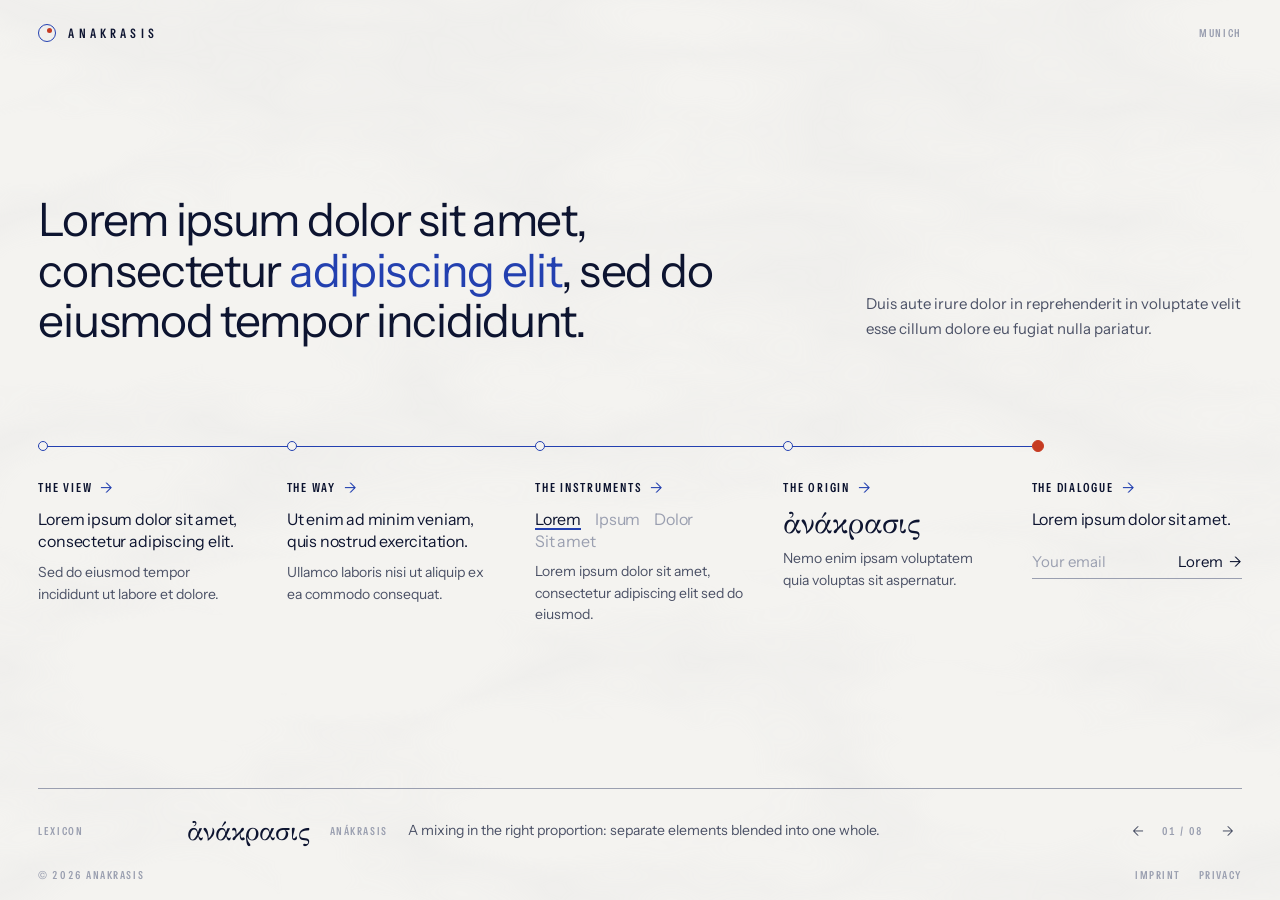
==== index.html @ 8c305a84 "Initial commit: Anakrasis static site Co-Authored-By: Claude Opus 5.5 <noreply@anthropic.com>" ====
<!doctype html>
<html lang="en">
<head>
<meta charset="utf-8">
<meta name="viewport" content="width=device-width, initial-scale=1">
<title>Anakrasis</title>
<meta name="description" content="Anakrasis — lorem ipsum dolor sit amet, consectetur adipiscing elit.">
<meta property="og:type" content="website">
<meta property="og:title" content="Anakrasis">
<meta property="og:description" content="Anakrasis — lorem ipsum dolor sit amet, consectetur adipiscing elit.">
<meta property="og:image" content="https://www.anakrasis.com/assets/img/og-image.png">
<meta name="twitter:card" content="summary_large_image">
<link rel="icon" href="./assets/img/favicon.svg" type="image/svg+xml">
<!-- Fonts: TEMPORARY Google-hosted. Replace with the self-hosted files in /assets/fonts (GDPR, see README) and delete these 3 lines. -->
<link rel="preconnect" href="https://fonts.googleapis.com"><link rel="preconnect" href="https://fonts.gstatic.com" crossorigin>
<link href="https://fonts.googleapis.com/css2?family=Instrument+Sans:ital,wdth,wght@0,75..100,400..700;1,75..100,400..700&family=GFS+Didot&display=swap" rel="stylesheet">
<link rel="stylesheet" href="./assets/css/site.css">
<script src="./assets/js/site.js" defer></script>
</head>
<body class="home anim">

<header class="hdr">
  <a class="mark" href="./" aria-label="Anakrasis, home"><span class="lens"></span>Anakrasis</a>
  <span class="lab">Munich</span>
</header>

<main>
  <section class="thesis">
    <p class="st">Lorem ipsum dolor sit amet, consectetur <em>adipiscing elit</em>, sed do eiusmod tempor incididunt.</p>
    <p class="p">Duis aute irure dolor in reprehenderit in voluptate velit esse cillum dolore eu fugiat nulla pariatur.</p>
  </section>

  <section class="path" aria-label="Sections">
    <span class="line" aria-hidden="true"></span>

    <div class="stn">
      <a class="go wide" href="the-view/">The view <span>→</span></a>
      <p class="s1">Lorem ipsum dolor sit amet, consectetur adipiscing elit.</p>
      <p class="s2">Sed do eiusmod tempor incididunt ut labore et dolore.</p>
    </div>

    <div class="stn">
      <a class="go wide" href="the-way/">The way <span>→</span></a>
      <p class="s1">Ut enim ad minim veniam, quis nostrud exercitation.</p>
      <p class="s2">Ullamco laboris nisi ut aliquip ex ea commodo consequat.</p>
    </div>

    <div class="stn">
      <a class="go" href="the-instruments/">The instruments <span>→</span></a>
      <div class="names" id="names">
        <a href="the-instruments/lorem/" class="on" data-desc="Lorem ipsum dolor sit amet, consectetur adipiscing elit sed do eiusmod.">Lorem</a>
        <a href="the-instruments/ipsum/" data-desc="Eaque ipsa quae ab illo inventore veritatis et quasi architecto beatae.">Ipsum</a>
        <a href="the-instruments/dolor/" data-desc="Nemo enim ipsam voluptatem quia voluptas sit aspernatur aut odit aut fugit.">Dolor</a>
        <a href="the-instruments/sit-amet/" data-desc="Neque porro quisquam est, qui dolorem ipsum quia dolor sit amet.">Sit amet</a>
      </div>
      <p class="s2" id="names-desc">Lorem ipsum dolor sit amet, consectetur adipiscing elit sed do eiusmod.</p>
    </div>

    <div class="stn">
      <a class="go wide" href="the-origin/">The origin <span>→</span></a>
      <div class="greek" lang="grc">ἀνάκρασις</div>
      <p class="s2">Nemo enim ipsam voluptatem quia voluptas sit aspernatur.</p>
    </div>

    <div class="stn end">
      <a class="go" href="the-dialogue/">The dialogue <span>→</span></a>
      <p class="s1">Lorem ipsum dolor sit amet.</p>
      <form class="mail" action="the-dialogue/" method="get">
        <label class="sr-only" for="quick-email">Email</label>
        <input id="quick-email" type="email" name="email" placeholder="Your email" autocomplete="email">
        <button type="submit">Lorem<span>→</span></button>
      </form>
    </div>
  </section>
</main>

<footer class="site-foot">
  <div class="lex" id="lex">
    <span class="lex-bar" id="lex-bar" aria-hidden="true"></span>
    <span class="lab">Lexicon</span>
    <div class="lex-stage" id="lex-stage" title="Next word"></div>
    <div class="lex-ctl"><button id="lex-prev" aria-label="Previous word">←</button><span class="lab" id="lex-n">01 / 08</span><button id="lex-next" aria-label="Next word">→</button></div>
  </div>
  <div class="legal lab">
    <span>© <span data-year>2026</span> Anakrasis</span>
    <nav aria-label="Legal"><a href="./imprint/">Imprint</a><a href="./privacy/">Privacy</a></nav>
  </div>
</footer>
</body>
</html>
---- assets/css/site.css ----
/* ==========================================================================
   ANAKRASIS — site stylesheet
   Palette: Lapis & Cinabro · Type: Instrument Sans (+ GFS Didot for Greek)
   Rule of the system: lapis = understanding, cinabro = decision (rare).
   ========================================================================== */

/* ---------- fonts ----------------------------------------------------------
   Self-hosted fonts (recommended for GDPR in Germany, see README):
   put the two .woff2 files in /assets/fonts/, uncomment the block below and
   remove the Google Fonts <link> from the pages. Until then the
   Google-hosted fonts are used.                                             */
/* UNCOMMENT this block after adding the .woff2 files to /assets/fonts/
@font-face{
  font-family:"Anakrasis Sans";
  src:url("../fonts/InstrumentSans-Variable.woff2") format("woff2");
  font-weight:400 700;font-stretch:75% 100%;font-style:normal;font-display:swap;
}
@font-face{
  font-family:"Anakrasis Greek";
  src:url("../fonts/GFSDidot-Regular.woff2") format("woff2");
  font-weight:400;font-style:normal;font-display:swap;
}
*/

/* ---------- tokens ---------- */
:root{
  --bg:#F4F3F0;          /* marmo: the field            */
  --ink:#0D1430;         /* inchiostro: order           */
  --ink-2:#4B5166;       /* secondary text              */
  --ink-3:#9A9FB0;       /* labels, inactive            */
  --rule:rgba(13,20,48,.12);
  --lapis:#2340B0;       /* understanding               */
  --cin:#C63B22;         /* decision — one per screen   */
  --f:"Anakrasis Sans","Instrument Sans",Helvetica,Arial,sans-serif;
  --gr:"Anakrasis Greek","GFS Didot","Didot",Georgia,serif;
  --g:clamp(18px,3vw,48px);
  --ease:cubic-bezier(.2,.8,.2,1);
}

/* ---------- base ---------- */
*,*::before,*::after{box-sizing:border-box}
*{margin:0;padding:0}
html{-webkit-text-size-adjust:100%}
body{font-family:var(--f);color:var(--ink);background:var(--bg);font-feature-settings:"tnum"}
body::before{ /* faint marble veining */
  content:"";position:fixed;inset:0;pointer-events:none;opacity:.1;mix-blend-mode:multiply;z-index:-1;
  background-image:url("data:image/svg+xml;utf8,<svg xmlns='http://www.w3.org/2000/svg' width='1400' height='900'><filter id='m'><feTurbulence type='turbulence' baseFrequency='.0018 .0045' numOctaves='4' seed='3'/><feColorMatrix values='0 0 0 0 .62  0 0 0 0 .64  0 0 0 0 .70  0 0 0 -3.2 1.15'/></filter><rect width='100%' height='100%' filter='url(%23m)'/></svg>");
  background-size:cover;
}
a{color:inherit;text-decoration:none}
button{font:inherit;color:inherit;background:none;border:0;cursor:pointer}
img{display:block;max-width:100%;height:auto}
:focus-visible{outline:2px solid var(--lapis);outline-offset:3px}
.lab{font-stretch:75%;font-weight:600;font-size:11px;letter-spacing:.14em;text-transform:uppercase;color:var(--ink-3)}
.sr-only{position:absolute;width:1px;height:1px;overflow:hidden;clip:rect(0 0 0 0);white-space:nowrap}

/* ---------- mark ---------- */
.mark{display:inline-flex;align-items:center;gap:12px;font-stretch:75%;font-weight:600;font-size:13px;letter-spacing:.32em;text-transform:uppercase}
.lens{width:18px;height:18px;border:1.5px solid var(--lapis);border-radius:50%;position:relative;flex:none}
.lens::after{content:"";position:absolute;width:5px;height:5px;border-radius:50%;background:var(--cin);left:8px;top:3px}
.hdr{display:flex;align-items:center;justify-content:space-between;gap:16px}

/* ==========================================================================
   HOME — one screen: thesis + the line
   ========================================================================== */
body.home{display:grid;grid-template-rows:auto 1fr auto;height:100dvh;overflow:hidden}
.home .hdr{padding:24px var(--g) 0}
.home main{display:flex;flex-direction:column;justify-content:center;gap:clamp(40px,11vh,130px);padding:clamp(20px,4vh,48px) var(--g) clamp(24px,5vh,56px);min-height:0}

.thesis{display:grid;grid-template-columns:repeat(12,minmax(0,1fr));column-gap:var(--g);align-items:end}
.thesis .st{grid-column:1 / 9;font-weight:400;font-size:clamp(30px,3.6vw,56px);line-height:1.1;letter-spacing:-.028em;max-width:17em}
.thesis .p{grid-column:9 / 13;font-size:15px;line-height:1.62;color:var(--ink-2);padding-bottom:.4em}
em.k,.st em,.title em{font-style:normal;color:var(--lapis)}

.path{position:relative;display:grid;grid-template-columns:repeat(5,minmax(0,1fr));column-gap:var(--g)}
.path .line{position:absolute;left:0;top:0;height:1.5px;background:var(--lapis);width:calc((100% - 4 * var(--g)) / 5 * 4 + 4 * var(--g));transform-origin:left}
.stn{position:relative;padding-top:30px;min-width:0}
.stn::before{content:"";position:absolute;left:0;top:-4.5px;width:10px;height:10px;border-radius:50%;background:var(--bg);border:1.5px solid var(--lapis);transition:background .3s}
.stn:hover::before{background:var(--lapis)}
.stn.end::before{background:var(--cin);border-color:var(--cin);width:12px;height:12px;top:-5.5px}
.go{display:inline-flex;align-items:center;gap:8px;margin-bottom:12px;font-stretch:75%;font-weight:600;font-size:12.5px;letter-spacing:.14em;text-transform:uppercase;color:var(--ink);transition:color .3s}
.go span{color:var(--lapis);font-stretch:100%;font-weight:400;letter-spacing:0;font-size:15px;transition:transform .35s var(--ease)}
.stn:hover .go{color:var(--lapis)}
.stn:hover .go span{transform:translateX(5px)}
.go.wide::after{content:"";position:absolute;inset:-12px -10px;z-index:1}
.stn:has(.go.wide){cursor:pointer}
.s1{font-size:clamp(16px,1.25vw,19px);line-height:1.35;letter-spacing:-.012em;max-width:16em;text-decoration:underline;text-decoration-color:transparent;text-decoration-thickness:1.5px;text-underline-offset:4px;transition:text-decoration-color .3s}
.stn:has(.go.wide):hover .s1{text-decoration-color:var(--lapis)}
.s2{font-size:14px;line-height:1.55;color:var(--ink-2);margin-top:10px;max-width:20em}
.stn .greek{font-family:var(--gr);font-size:clamp(28px,2.3vw,36px);line-height:1}
.names{display:flex;flex-wrap:wrap;gap:2px 14px;font-size:clamp(16px,1.25vw,19px);letter-spacing:-.012em;position:relative;z-index:2}
.names a{color:var(--ink-3);transition:color .3s;position:relative}
.names a.on{color:var(--ink)}
.names a.on::after{content:"";position:absolute;left:0;right:0;bottom:-1px;height:1.5px;background:var(--lapis)}

/* quick email (home) */
.mail{display:flex;align-items:baseline;gap:12px;margin-top:14px;border-bottom:1.5px solid var(--ink-3);transition:border-color .3s;max-width:20em;position:relative;z-index:2}
.mail:focus-within{border-color:var(--lapis)}
.mail input{flex:1;min-width:0;font:inherit;font-size:15px;color:var(--ink);background:transparent;border:0;padding:7px 0;outline:none}
.mail input::placeholder{color:var(--ink-3)}
.mail button{font-size:15px;white-space:nowrap;padding:7px 0;transition:color .3s}
.mail button span,.send span{display:inline-block;margin-left:6px;transition:transform .35s var(--ease)}
.mail button:hover,.send:hover{color:var(--cin)}
.mail button:hover span,.send:hover span{transform:translateX(4px)}

/* opening: the line is drawn, the stations follow */
.anim .thesis{animation:fade .9s .1s both}
.anim .path .line{animation:draw 1.6s .5s cubic-bezier(.6,0,.2,1) both}
.anim .stn{animation:fade .7s both}
.anim .stn:nth-child(2){animation-delay:.6s}
.anim .stn:nth-child(3){animation-delay:.92s}
.anim .stn:nth-child(4){animation-delay:1.24s}
.anim .stn:nth-child(5){animation-delay:1.56s}
.anim .stn:nth-child(6){animation-delay:1.9s}
@keyframes draw{from{transform:scaleX(0)}to{transform:scaleX(1)}}
@keyframes fade{from{opacity:0;transform:translateY(6px)}to{opacity:1;transform:none}}

/* ==========================================================================
   INNER PAGES — the line becomes the navigation
   ========================================================================== */
.top{position:sticky;top:0;z-index:10;background:var(--bg);padding:24px var(--g) 0}
.trail{position:relative;display:grid;grid-template-columns:repeat(5,minmax(0,1fr));column-gap:var(--g);margin-top:26px;padding-bottom:16px;border-bottom:1px solid var(--rule)}
.trail .ln{position:absolute;left:0;top:4px;height:1.5px;background:var(--lapis);width:calc((100% - 4 * var(--g)) / 5 * 4 + 4 * var(--g))}
.trail a{position:relative;padding-top:20px;font-stretch:75%;font-weight:600;font-size:11.5px;letter-spacing:.14em;text-transform:uppercase;color:var(--ink-3);transition:color .3s;white-space:nowrap}
.trail a::before{content:"";position:absolute;left:0;top:0;width:9px;height:9px;border-radius:50%;background:var(--bg);border:1.5px solid var(--lapis)}
.trail a:hover{color:var(--lapis)}
.trail a[aria-current]{color:var(--ink)}
.trail a[aria-current]::before{background:var(--lapis)}
.trail a.end::before{background:var(--cin);border-color:var(--cin)}

.page main{padding:clamp(40px,7vh,88px) var(--g) 0}
.grid{display:grid;grid-template-columns:repeat(12,minmax(0,1fr));column-gap:var(--g)}
.kick{display:block;margin-bottom:18px;color:var(--lapis)}
.kick a:hover{color:var(--ink)}
.title{font-weight:400;font-size:clamp(32px,4vw,62px);line-height:1.08;letter-spacing:-.03em;max-width:16em}
.lead{font-weight:400;font-size:clamp(22px,2.1vw,32px);line-height:1.2;letter-spacing:-.022em;max-width:20em;margin-top:clamp(28px,5vh,56px)}
.body{max-width:34em;margin-top:28px}
.body p{font-size:16.5px;line-height:1.68;color:var(--ink-2)}
.body p + p{margin-top:1em}
.body h2{font-weight:500;font-size:20px;letter-spacing:-.015em;color:var(--ink);margin:clamp(44px,8vh,88px) 0 14px;padding-top:18px;border-top:1px solid var(--rule)}
.body .sel{color:var(--ink);background:linear-gradient(transparent 58%,rgba(35,64,176,.12) 58%)}

/* standard text page: heading wide, reading column offset */
.col-head{grid-column:1 / 10}
.col-text{grid-column:4 / 11}

/* the origin */
.portrait{grid-column:1 / 5;align-self:start;position:sticky;top:160px}
.portrait figcaption{display:flex;justify-content:space-between;align-items:baseline;gap:12px;padding-top:12px;border-top:1px solid var(--rule);margin-top:12px}
.portrait figcaption b{font-weight:500;font-size:15px;letter-spacing:-.01em}
.col-side{grid-column:6 / 12}
.greek-xl{font-family:var(--gr);font-size:clamp(56px,6.4vw,104px);line-height:1}
.translit{display:block;margin-top:12px}

/* instruments overview */
.inst-grid{grid-column:1 / -1;display:grid;grid-template-columns:repeat(2,minmax(0,1fr));column-gap:var(--g);margin-top:clamp(40px,7vh,72px)}
.inst{display:block;padding:26px 0 30px;border-top:1px solid var(--rule)}
.inst .lab{display:block;margin-bottom:10px}
.inst h2{font-weight:400;font-size:clamp(26px,2.6vw,40px);letter-spacing:-.028em;line-height:1.05}
.inst p{font-size:15px;line-height:1.6;color:var(--ink-2);margin-top:10px;max-width:28em}
.inst .more{display:inline-flex;gap:8px;margin-top:14px;font-size:15px;color:var(--ink)}
.inst .more span{color:var(--lapis);transition:transform .35s var(--ease)}
.inst:hover h2,.inst:hover .more{color:var(--lapis)}
.inst:hover .more span{transform:translateX(5px)}

/* the dialogue: form */
.form{grid-column:4 / 11;margin-top:clamp(36px,6vh,64px);display:grid;grid-template-columns:1fr 1fr;gap:0 var(--g)}
.field{display:block;border-bottom:1.5px solid var(--ink-3);padding:16px 0 6px;transition:border-color .3s}
.field:focus-within{border-color:var(--lapis)}
.field.full{grid-column:1 / -1}
.field input,.field textarea{display:block;width:100%;font:inherit;font-size:clamp(17px,1.4vw,20px);letter-spacing:-.01em;color:var(--ink);background:transparent;border:0;padding:8px 0 4px;outline:none;resize:vertical}
.field textarea{min-height:110px;line-height:1.5}
.form-end{grid-column:1 / -1;display:flex;justify-content:space-between;align-items:baseline;gap:20px;flex-wrap:wrap;margin-top:28px}
.form-end p{font-size:13px;color:var(--ink-3);max-width:34em}
.form-end p a{text-decoration:underline;text-underline-offset:3px}
.send{font-size:clamp(20px,1.8vw,26px);letter-spacing:-.02em;color:var(--ink);transition:color .3s;display:inline-flex;align-items:baseline}
.send span{color:var(--cin)}
.thanks{grid-column:4 / 11;margin-top:40px;font-size:clamp(20px,1.8vw,26px);letter-spacing:-.02em}
.thanks[hidden]{display:none}

/* next station */
.next{display:flex;align-items:center;gap:20px;margin-top:clamp(64px,12vh,128px);padding-bottom:clamp(40px,7vh,72px)}
.next .ln{flex:1;height:1.5px;background:var(--lapis);position:relative}
.next .ln::after{content:"";position:absolute;right:-6px;top:-5px;width:12px;height:12px;border-radius:50%;background:var(--lapis)}
.next.to-end .ln::after{background:var(--cin)}
.next a{flex:none;display:flex;align-items:baseline;gap:10px;font-size:clamp(24px,2.3vw,36px);letter-spacing:-.024em;padding-left:14px;transition:color .3s}
.next a span{color:var(--lapis);transition:transform .35s var(--ease)}
.next a:hover{color:var(--lapis)}
.next a:hover span{transform:translateX(6px)}

/* ==========================================================================
   FOOTER — lexicon + legal
   ========================================================================== */
.site-foot{padding:0 var(--g) 18px}
.lex{position:relative;border-top:1px solid var(--rule);display:grid;grid-template-columns:110px 1fr auto;gap:var(--g);align-items:center;padding-top:14px;min-height:70px}
.lex-bar{position:absolute;left:0;top:-1px;height:1px;width:0;background:var(--ink-3)}
.lex-stage{position:relative;height:48px;overflow:hidden;cursor:pointer}
.lx{position:absolute;inset:0;display:flex;align-items:center;gap:20px;opacity:0;transform:translateY(14px);transition:opacity .6s,transform .8s var(--ease)}
.lx.on{opacity:1;transform:none}
.lx.out{opacity:0;transform:translateY(-14px)}
.lx .g{font-family:var(--gr);font-size:26px;line-height:1;white-space:nowrap}
.lx .t{white-space:nowrap}
.lx .m{font-size:14px;line-height:1.45;color:var(--ink-2)}
.lex-ctl{display:flex;align-items:center;gap:10px}
.lex-ctl button{width:28px;height:28px;color:var(--ink-2);font-size:14px}
.lex-ctl button:hover{color:var(--lapis)}
.legal{display:flex;justify-content:space-between;gap:16px;margin-top:10px}
.legal nav{display:flex;gap:18px}
.legal a:hover{color:var(--lapis)}

/* ==========================================================================
   SMALL SCREENS
   ========================================================================== */
@media (max-width:900px){
  body.home{height:auto;overflow:auto;display:block}
  .home main{padding-top:40px;gap:48px}
  .thesis .st,.thesis .p{grid-column:1 / -1}
  .thesis .p{margin-top:16px}
  .path{grid-template-columns:1fr;row-gap:36px;padding-left:28px}
  .path .line{display:none}
  .stn:not(.end)::after{content:"";position:absolute;left:-24px;top:9px;bottom:-40px;width:1.5px;background:var(--lapis)}
  .stn{padding-top:0}
  .stn::before{left:-28px;top:2px}
  .stn.end::before{left:-29px;top:1px}

  .trail{display:flex;gap:22px;overflow-x:auto;scrollbar-width:none;padding-top:2px}
  .trail::-webkit-scrollbar{display:none}
  .trail .ln{display:none}
  .trail a{padding-top:0;padding-bottom:6px}
  .trail a::before{display:none}
  .trail a[aria-current]{box-shadow:inset 0 -1.5px 0 var(--lapis)}

  .col-head,.col-text,.col-side,.portrait,.form,.thanks{grid-column:1 / -1}
  .portrait{position:static;max-width:440px}
  .col-side{margin-top:40px}
  .inst-grid{grid-template-columns:1fr}
  .form{grid-template-columns:1fr}
  .next{flex-wrap:wrap}

  .lex{grid-template-columns:1fr auto}
  .lex > .lab{display:none}
  .lex-stage{height:76px}
  .lx{flex-direction:column;align-items:flex-start;justify-content:center;gap:4px}
  .lx .g{font-size:22px}
  .lx .t{display:none}
  .lx .m{font-size:13px}
}
@media (prefers-reduced-motion:reduce){*{animation:none!important;transition:none!important}}
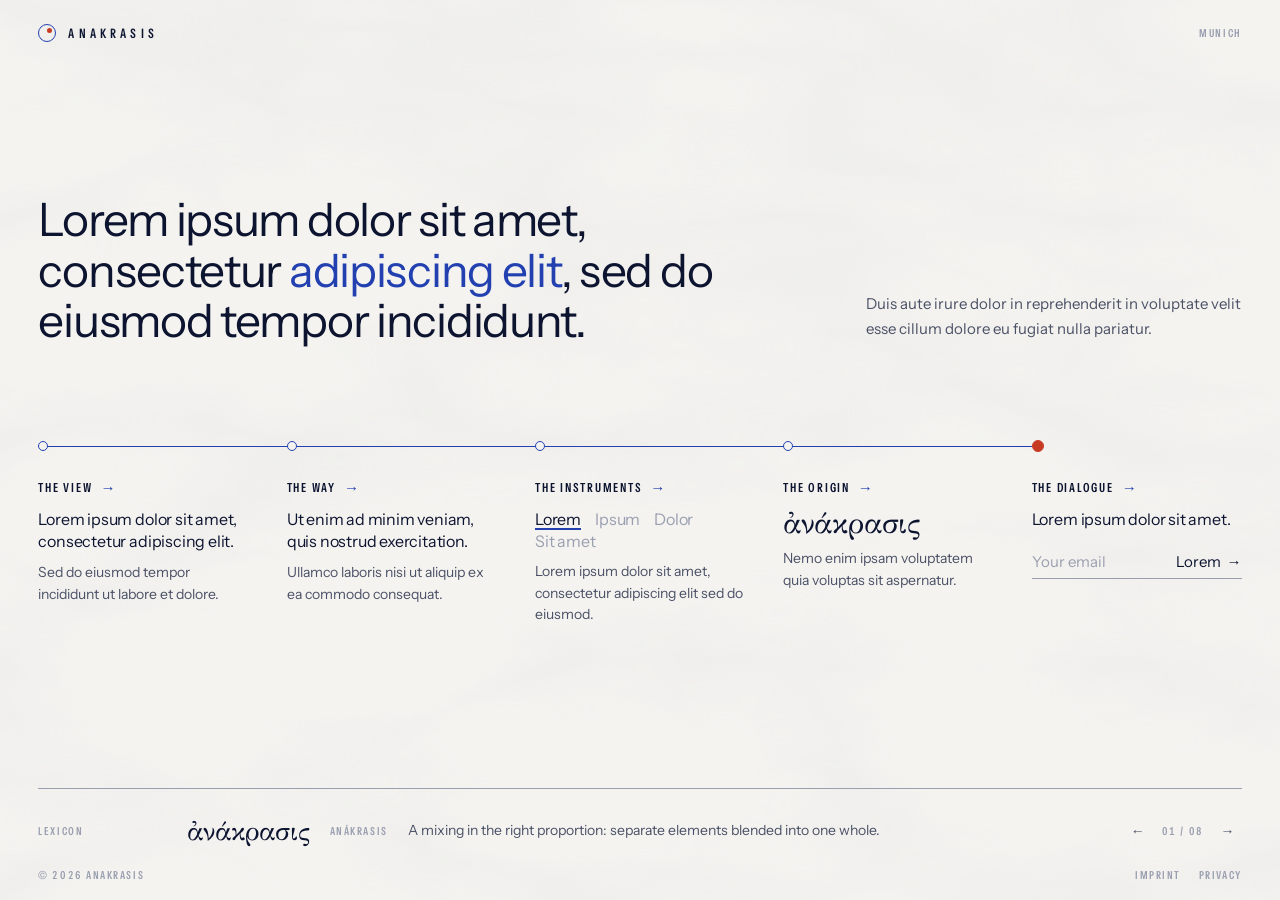
==== commit 8d82046a: "Self-host fonts, fix 404 home link on GitHub Pages - Add Instrument Sans (latin + latin-ext) and ful" ====
--- a/index.html
+++ b/index.html
@@ -11,9 +11,6 @@
 <meta property="og:image" content="https://www.anakrasis.com/assets/img/og-image.png">
 <meta name="twitter:card" content="summary_large_image">
 <link rel="icon" href="./assets/img/favicon.svg" type="image/svg+xml">
-<!-- Fonts: TEMPORARY Google-hosted. Replace with the self-hosted files in /assets/fonts (GDPR, see README) and delete these 3 lines. -->
-<link rel="preconnect" href="https://fonts.googleapis.com"><link rel="preconnect" href="https://fonts.gstatic.com" crossorigin>
-<link href="https://fonts.googleapis.com/css2?family=Instrument+Sans:ital,wdth,wght@0,75..100,400..700;1,75..100,400..700&family=GFS+Didot&display=swap" rel="stylesheet">
 <link rel="stylesheet" href="./assets/css/site.css">
 <script src="./assets/js/site.js" defer></script>
 </head>
--- a/assets/css/site.css
+++ b/assets/css/site.css
@@ -5,22 +5,27 @@
    ========================================================================== */
 
 /* ---------- fonts ----------------------------------------------------------
-   Self-hosted fonts (recommended for GDPR in Germany, see README):
-   put the two .woff2 files in /assets/fonts/, uncomment the block below and
-   remove the Google Fonts <link> from the pages. Until then the
-   Google-hosted fonts are used.                                             */
-/* UNCOMMENT this block after adding the .woff2 files to /assets/fonts/
+   Self-hosted (GDPR, see README): no request leaves the site.
+   Instrument Sans is split into latin + latin-ext (loaded only when needed,
+   e.g. for transliterations like "ē"); GFS Didot is the full font, because
+   polytonic Greek (ἀ, ὁ…) is missing from the usual Greek subsets.          */
 @font-face{
   font-family:"Anakrasis Sans";
   src:url("../fonts/InstrumentSans-Variable.woff2") format("woff2");
   font-weight:400 700;font-stretch:75% 100%;font-style:normal;font-display:swap;
+  unicode-range:U+0000-00FF,U+0131,U+0152-0153,U+02BB-02BC,U+02C6,U+02DA,U+02DC,U+0304,U+0308,U+0329,U+2000-206F,U+20AC,U+2122,U+2191,U+2193,U+2212,U+2215,U+FEFF,U+FFFD;
+}
+@font-face{
+  font-family:"Anakrasis Sans";
+  src:url("../fonts/InstrumentSans-Variable-LatinExt.woff2") format("woff2");
+  font-weight:400 700;font-stretch:75% 100%;font-style:normal;font-display:swap;
+  unicode-range:U+0100-02AF,U+0304,U+0308,U+0329,U+1E00-1E9F,U+1EF2-1EFF,U+2020,U+20A0-20AB,U+20AD-20C0,U+2113,U+2C60-2C7F,U+A720-A7FF;
 }
 @font-face{
   font-family:"Anakrasis Greek";
   src:url("../fonts/GFSDidot-Regular.woff2") format("woff2");
   font-weight:400;font-style:normal;font-display:swap;
 }
-*/
 
 /* ---------- tokens ---------- */
 :root{
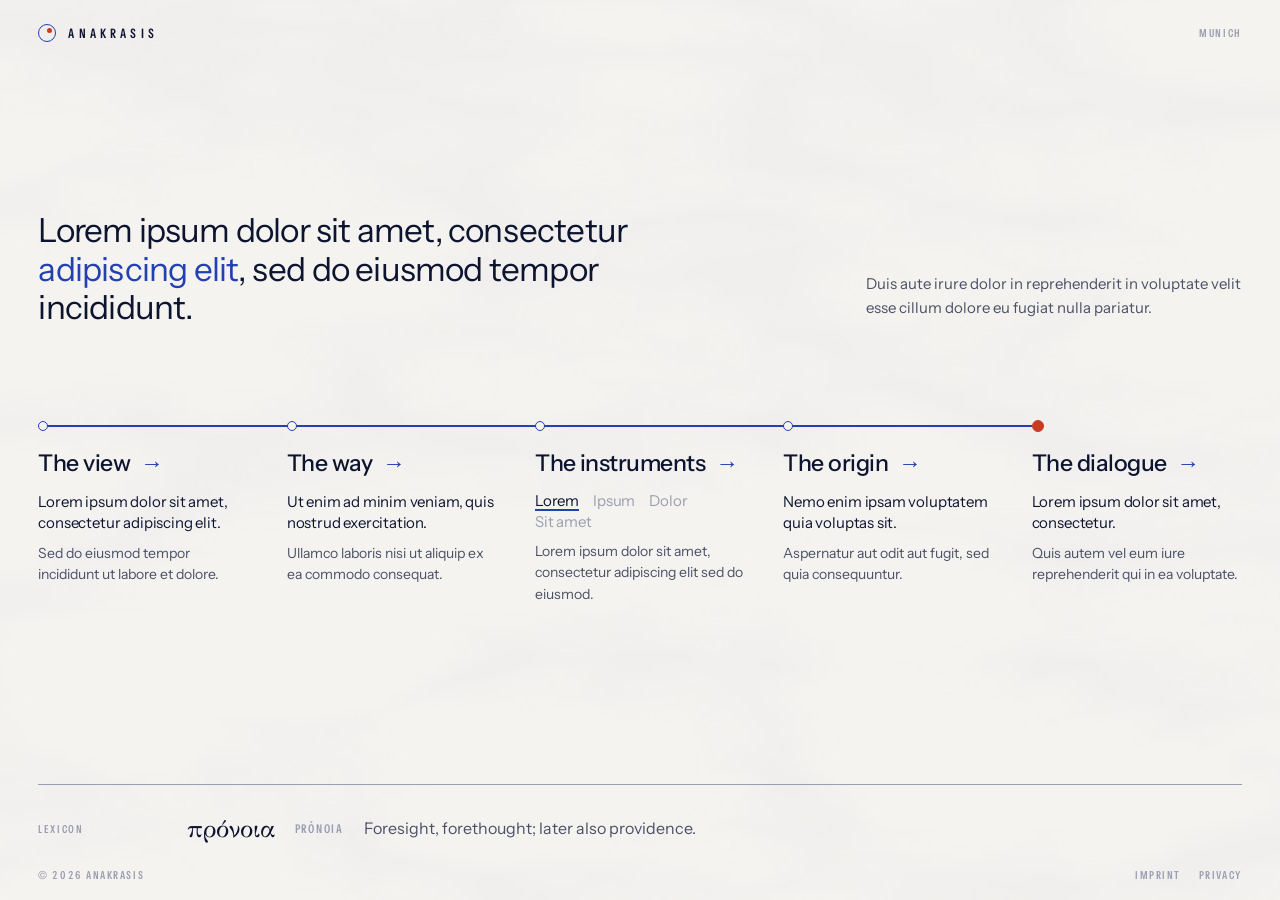
==== commit 641f197e: "Redesign navigation, page transitions, subpages and privacy notice - Home: smaller thesis, larger st" ====
--- a/index.html
+++ b/index.html
@@ -15,6 +15,7 @@
 <script src="./assets/js/site.js" defer></script>
 </head>
 <body class="home anim">
+<script>/* the intro plays only when arriving from outside the site */try{if(new URL(document.referrer).origin===location.origin)document.body.classList.remove("anim")}catch(e){}</script>
 
 <header class="hdr">
   <a class="mark" href="./" aria-label="Anakrasis, home"><span class="lens"></span>Anakrasis</a>
@@ -45,28 +46,24 @@
     <div class="stn">
       <a class="go" href="the-instruments/">The instruments <span>→</span></a>
       <div class="names" id="names">
-        <a href="the-instruments/lorem/" class="on" data-desc="Lorem ipsum dolor sit amet, consectetur adipiscing elit sed do eiusmod.">Lorem</a>
-        <a href="the-instruments/ipsum/" data-desc="Eaque ipsa quae ab illo inventore veritatis et quasi architecto beatae.">Ipsum</a>
-        <a href="the-instruments/dolor/" data-desc="Nemo enim ipsam voluptatem quia voluptas sit aspernatur aut odit aut fugit.">Dolor</a>
-        <a href="the-instruments/sit-amet/" data-desc="Neque porro quisquam est, qui dolorem ipsum quia dolor sit amet.">Sit amet</a>
+        <a href="the-instruments/lorem/" style="view-transition-name:inst-lorem" class="on" data-desc="Lorem ipsum dolor sit amet, consectetur adipiscing elit sed do eiusmod.">Lorem</a>
+        <a href="the-instruments/ipsum/" style="view-transition-name:inst-ipsum" data-desc="Eaque ipsa quae ab illo inventore veritatis et quasi architecto beatae.">Ipsum</a>
+        <a href="the-instruments/dolor/" style="view-transition-name:inst-dolor" data-desc="Nemo enim ipsam voluptatem quia voluptas sit aspernatur aut odit aut fugit.">Dolor</a>
+        <a href="the-instruments/sit-amet/" style="view-transition-name:inst-sit-amet" data-desc="Neque porro quisquam est, qui dolorem ipsum quia dolor sit amet.">Sit amet</a>
       </div>
       <p class="s2" id="names-desc">Lorem ipsum dolor sit amet, consectetur adipiscing elit sed do eiusmod.</p>
     </div>
 
     <div class="stn">
       <a class="go wide" href="the-origin/">The origin <span>→</span></a>
-      <div class="greek" lang="grc">ἀνάκρασις</div>
-      <p class="s2">Nemo enim ipsam voluptatem quia voluptas sit aspernatur.</p>
+      <p class="s1">Nemo enim ipsam voluptatem quia voluptas sit.</p>
+      <p class="s2">Aspernatur aut odit aut fugit, sed quia consequuntur.</p>
     </div>
 
     <div class="stn end">
-      <a class="go" href="the-dialogue/">The dialogue <span>→</span></a>
-      <p class="s1">Lorem ipsum dolor sit amet.</p>
-      <form class="mail" action="the-dialogue/" method="get">
-        <label class="sr-only" for="quick-email">Email</label>
-        <input id="quick-email" type="email" name="email" placeholder="Your email" autocomplete="email">
-        <button type="submit">Lorem<span>→</span></button>
-      </form>
+      <a class="go wide" href="the-dialogue/">The dialogue <span>→</span></a>
+      <p class="s1">Lorem ipsum dolor sit amet, consectetur.</p>
+      <p class="s2">Quis autem vel eum iure reprehenderit qui in ea voluptate.</p>
     </div>
   </section>
 </main>
@@ -75,8 +72,7 @@
   <div class="lex" id="lex">
     <span class="lex-bar" id="lex-bar" aria-hidden="true"></span>
     <span class="lab">Lexicon</span>
-    <div class="lex-stage" id="lex-stage" title="Next word"></div>
-    <div class="lex-ctl"><button id="lex-prev" aria-label="Previous word">←</button><span class="lab" id="lex-n">01 / 08</span><button id="lex-next" aria-label="Next word">→</button></div>
+    <div class="lex-stage" id="lex-stage"></div>
   </div>
   <div class="legal lab">
     <span>© <span data-year>2026</span> Anakrasis</span>
--- a/assets/css/site.css
+++ b/assets/css/site.css
@@ -47,10 +47,9 @@
 *{margin:0;padding:0}
 html{-webkit-text-size-adjust:100%}
 body{font-family:var(--f);color:var(--ink);background:var(--bg);font-feature-settings:"tnum"}
-body::before{ /* faint marble veining */
-  content:"";position:fixed;inset:0;pointer-events:none;opacity:.1;mix-blend-mode:multiply;z-index:-1;
-  background-image:url("data:image/svg+xml;utf8,<svg xmlns='http://www.w3.org/2000/svg' width='1400' height='900'><filter id='m'><feTurbulence type='turbulence' baseFrequency='.0018 .0045' numOctaves='4' seed='3'/><feColorMatrix values='0 0 0 0 .62  0 0 0 0 .64  0 0 0 0 .70  0 0 0 -3.2 1.15'/></filter><rect width='100%' height='100%' filter='url(%23m)'/></svg>");
-  background-size:cover;
+body::before{ /* faint marble veining, pre-rendered (a live SVG filter made page changes stutter) */
+  content:"";position:fixed;inset:0;pointer-events:none;z-index:-1;
+  background:url("../img/marble.jpg") center/cover;
 }
 a{color:inherit;text-decoration:none}
 button{font:inherit;color:inherit;background:none;border:0;cursor:pointer}
@@ -73,40 +72,34 @@
 .home main{display:flex;flex-direction:column;justify-content:center;gap:clamp(40px,11vh,130px);padding:clamp(20px,4vh,48px) var(--g) clamp(24px,5vh,56px);min-height:0}
 
 .thesis{display:grid;grid-template-columns:repeat(12,minmax(0,1fr));column-gap:var(--g);align-items:end}
-.thesis .st{grid-column:1 / 9;font-weight:400;font-size:clamp(30px,3.6vw,56px);line-height:1.1;letter-spacing:-.028em;max-width:17em}
+.thesis .st{grid-column:1 / 9;font-weight:400;font-size:clamp(26px,2.6vw,40px);line-height:1.15;letter-spacing:-.024em;max-width:20em}
 .thesis .p{grid-column:9 / 13;font-size:15px;line-height:1.62;color:var(--ink-2);padding-bottom:.4em}
 em.k,.st em,.title em{font-style:normal;color:var(--lapis)}
 
 .path{position:relative;display:grid;grid-template-columns:repeat(5,minmax(0,1fr));column-gap:var(--g)}
 .path .line{position:absolute;left:0;top:0;height:1.5px;background:var(--lapis);width:calc((100% - 4 * var(--g)) / 5 * 4 + 4 * var(--g));transform-origin:left}
-.stn{position:relative;padding-top:30px;min-width:0}
+.stn{position:relative;padding-top:26px;min-width:0}
 .stn::before{content:"";position:absolute;left:0;top:-4.5px;width:10px;height:10px;border-radius:50%;background:var(--bg);border:1.5px solid var(--lapis);transition:background .3s}
 .stn:hover::before{background:var(--lapis)}
 .stn.end::before{background:var(--cin);border-color:var(--cin);width:12px;height:12px;top:-5.5px}
-.go{display:inline-flex;align-items:center;gap:8px;margin-bottom:12px;font-stretch:75%;font-weight:600;font-size:12.5px;letter-spacing:.14em;text-transform:uppercase;color:var(--ink);transition:color .3s}
-.go span{color:var(--lapis);font-stretch:100%;font-weight:400;letter-spacing:0;font-size:15px;transition:transform .35s var(--ease)}
+.go{display:inline-flex;align-items:baseline;gap:10px;margin-bottom:14px;font-weight:500;font-size:clamp(21px,1.8vw,28px);line-height:1.1;letter-spacing:-.022em;color:var(--ink);transition:color .3s}
+.go span{color:var(--lapis);font-weight:400;transition:transform .35s var(--ease)}
 .stn:hover .go{color:var(--lapis)}
 .stn:hover .go span{transform:translateX(5px)}
 .go.wide::after{content:"";position:absolute;inset:-12px -10px;z-index:1}
 .stn:has(.go.wide){cursor:pointer}
-.s1{font-size:clamp(16px,1.25vw,19px);line-height:1.35;letter-spacing:-.012em;max-width:16em;text-decoration:underline;text-decoration-color:transparent;text-decoration-thickness:1.5px;text-underline-offset:4px;transition:text-decoration-color .3s}
+.s1{font-size:clamp(15px,1.1vw,17px);line-height:1.4;letter-spacing:-.012em;max-width:16em;text-decoration:underline;text-decoration-color:transparent;text-decoration-thickness:1.5px;text-underline-offset:4px;transition:text-decoration-color .3s}
 .stn:has(.go.wide):hover .s1{text-decoration-color:var(--lapis)}
 .s2{font-size:14px;line-height:1.55;color:var(--ink-2);margin-top:10px;max-width:20em}
-.stn .greek{font-family:var(--gr);font-size:clamp(28px,2.3vw,36px);line-height:1}
-.names{display:flex;flex-wrap:wrap;gap:2px 14px;font-size:clamp(16px,1.25vw,19px);letter-spacing:-.012em;position:relative;z-index:2}
+.names{display:flex;flex-wrap:wrap;gap:2px 14px;font-size:clamp(15px,1.1vw,17px);letter-spacing:-.012em;position:relative;z-index:2}
 .names a{color:var(--ink-3);transition:color .3s;position:relative}
 .names a.on{color:var(--ink)}
 .names a.on::after{content:"";position:absolute;left:0;right:0;bottom:-1px;height:1.5px;background:var(--lapis)}
 
-/* quick email (home) */
-.mail{display:flex;align-items:baseline;gap:12px;margin-top:14px;border-bottom:1.5px solid var(--ink-3);transition:border-color .3s;max-width:20em;position:relative;z-index:2}
-.mail:focus-within{border-color:var(--lapis)}
-.mail input{flex:1;min-width:0;font:inherit;font-size:15px;color:var(--ink);background:transparent;border:0;padding:7px 0;outline:none}
-.mail input::placeholder{color:var(--ink-3)}
-.mail button{font-size:15px;white-space:nowrap;padding:7px 0;transition:color .3s}
-.mail button span,.send span{display:inline-block;margin-left:6px;transition:transform .35s var(--ease)}
-.mail button:hover,.send:hover{color:var(--cin)}
-.mail button:hover span,.send:hover span{transform:translateX(4px)}
+/* send button (the dialogue) */
+.send span{display:inline-block;margin-left:6px;transition:transform .35s var(--ease)}
+.send:hover{color:var(--cin)}
+.send:hover span{transform:translateX(4px)}
 
 /* opening: the line is drawn, the stations follow */
 .anim .thesis{animation:fade .9s .1s both}
@@ -121,94 +114,130 @@
 @keyframes fade{from{opacity:0;transform:translateY(6px)}to{opacity:1;transform:none}}
 
 /* ==========================================================================
-   INNER PAGES — the line becomes the navigation
-   ========================================================================== */
+   INNER PAGES — the line becomes the navigation; one screen on desktop
+   ========================================================================== */
+body.page{display:grid;grid-template-rows:auto 1fr auto;grid-template-columns:minmax(0,1fr);min-height:100dvh}
 .top{position:sticky;top:0;z-index:10;background:var(--bg);padding:24px var(--g) 0}
-.trail{position:relative;display:grid;grid-template-columns:repeat(5,minmax(0,1fr));column-gap:var(--g);margin-top:26px;padding-bottom:16px;border-bottom:1px solid var(--rule)}
-.trail .ln{position:absolute;left:0;top:4px;height:1.5px;background:var(--lapis);width:calc((100% - 4 * var(--g)) / 5 * 4 + 4 * var(--g))}
-.trail a{position:relative;padding-top:20px;font-stretch:75%;font-weight:600;font-size:11.5px;letter-spacing:.14em;text-transform:uppercase;color:var(--ink-3);transition:color .3s;white-space:nowrap}
-.trail a::before{content:"";position:absolute;left:0;top:0;width:9px;height:9px;border-radius:50%;background:var(--bg);border:1.5px solid var(--lapis)}
+
+/* the trail: the five stations, the path walked so far stays lapis */
+.trail{position:relative;display:grid;grid-template-columns:repeat(5,minmax(0,1fr));column-gap:var(--g);margin-top:22px;padding-bottom:14px;border-bottom:1px solid var(--rule)}
+/* --k = current station (1 view … 5 dialogue); --col = one column, --x = where station k starts */
+.trail{--col:calc((100% - 4 * var(--g)) / 5);--x:calc(max(var(--k,1) - 1,0) * (var(--col) + var(--g)))}
+.trail .rail,.trail .walk{position:absolute;left:4px;top:3.75px;height:1.5px}
+.trail .rail{width:calc(100% - var(--col));background:rgba(35,64,176,.22)}
+.trail .walk{width:var(--x);background:var(--lapis)}
+.trail .here{position:absolute;z-index:2;left:calc(var(--x) - 2px);top:-2px;width:13px;height:13px;border-radius:50%;background:var(--lapis);box-shadow:0 0 0 5px rgba(35,64,176,.14)}
+.trail[style*="--k:5"] .here{background:var(--cin);box-shadow:0 0 0 5px rgba(198,59,34,.14)}
+.trail a{position:relative;display:flex;align-items:baseline;gap:8px;padding-top:20px;font-size:14.5px;letter-spacing:-.005em;color:var(--ink-2);white-space:nowrap;transition:color .3s}
+.trail a::before{content:"";position:absolute;left:0;top:0;width:9px;height:9px;border-radius:50%;background:var(--bg);border:1.5px solid var(--lapis);z-index:1;transition:background .3s}
 .trail a:hover{color:var(--lapis)}
-.trail a[aria-current]{color:var(--ink)}
-.trail a[aria-current]::before{background:var(--lapis)}
+.trail a:hover::before{background:var(--lapis)}
+.trail a[aria-current]{color:var(--lapis);font-weight:600}
 .trail a.end::before{background:var(--cin);border-color:var(--cin)}
 
-.page main{padding:clamp(40px,7vh,88px) var(--g) 0}
+/* inside The instruments: the four instruments, under their station */
+.trail:has(+ .sub){border-bottom:0;padding-bottom:10px}
+.sub{display:grid;grid-template-columns:repeat(5,minmax(0,1fr));column-gap:var(--g);padding-bottom:12px;border-bottom:1px solid var(--rule)}
+.sub div{grid-column:3 / 6;display:flex;flex-wrap:wrap;gap:4px 18px;font-size:14px;letter-spacing:-.005em}
+.sub a{position:relative;color:var(--ink-3);transition:color .3s}
+.sub a:hover{color:var(--lapis)}
+.sub a[aria-current]{color:var(--ink)}
+.sub a[aria-current]::after{content:"";position:absolute;left:0;right:0;bottom:-3px;height:1.5px;background:var(--lapis)}
+
+.page main{display:flex;flex-direction:column;justify-content:center;padding:clamp(24px,4vh,56px) var(--g)}
 .grid{display:grid;grid-template-columns:repeat(12,minmax(0,1fr));column-gap:var(--g)}
-.kick{display:block;margin-bottom:18px;color:var(--lapis)}
-.kick a:hover{color:var(--ink)}
-.title{font-weight:400;font-size:clamp(32px,4vw,62px);line-height:1.08;letter-spacing:-.03em;max-width:16em}
-.lead{font-weight:400;font-size:clamp(22px,2.1vw,32px);line-height:1.2;letter-spacing:-.022em;max-width:20em;margin-top:clamp(28px,5vh,56px)}
-.body{max-width:34em;margin-top:28px}
-.body p{font-size:16.5px;line-height:1.68;color:var(--ink-2)}
-.body p + p{margin-top:1em}
-.body h2{font-weight:500;font-size:20px;letter-spacing:-.015em;color:var(--ink);margin:clamp(44px,8vh,88px) 0 14px;padding-top:18px;border-top:1px solid var(--rule)}
+.title{width:fit-content;font-weight:400;font-size:clamp(30px,3vw,48px);line-height:1.1;letter-spacing:-.028em;max-width:18em}
+.lead{font-weight:400;font-size:clamp(19px,1.6vw,24px);line-height:1.3;letter-spacing:-.018em;max-width:22em;margin-top:clamp(20px,3vh,32px)}
+.body{max-width:36em;margin-top:20px}
+.body p{font-size:15.5px;line-height:1.62;color:var(--ink-2)}
+.body p + p{margin-top:.9em}
+.body h2{font-weight:500;font-size:17px;letter-spacing:-.012em;color:var(--ink);margin:26px 0 8px;padding-top:14px;border-top:1px solid var(--rule)}
+.body h2:first-child{margin-top:0}
+/* privacy notice: the full width in newspaper columns, small type, one screen on desktop */
+.col-text > .body.legal-text:first-child{grid-column:1 / -1;max-width:none;column-count:4;column-gap:var(--g);column-rule:1px solid var(--rule)}
+.body.legal-text p{font-size:12.5px;line-height:1.5}
+.body.legal-text p + p{margin-top:.6em}
+.body.legal-text h2{font-size:13.5px;margin:16px 0 4px;padding-top:0;border-top:0;break-after:avoid}
+.body.legal-text h2:first-of-type{margin-top:12px}
+.page:has(.legal-text) .title{font-size:clamp(26px,2.2vw,34px)}
+.page:has(.legal-text) .col-text{margin-top:clamp(16px,2.5vh,28px)}
+@media (max-width:1200px){.col-text > .body.legal-text{column-count:3}}
+@media (min-width:901px) and (max-height:820px){
+  .body.legal-text p{font-size:12px;line-height:1.45}
+  .body.legal-text h2{font-size:13px;margin-top:12px}
+  .page:has(.legal-text) main{padding-top:16px;padding-bottom:16px}
+}
+@media (min-width:1240px) and (max-height:820px){.col-text > .body.legal-text:first-child{column-count:5}}
+.body.legal-text a{color:var(--ink);text-decoration:underline;text-decoration-color:var(--ink-3);text-underline-offset:3px}
+.body.legal-text a:hover{color:var(--lapis);text-decoration-color:var(--lapis)}
+.body.legal-text b{font-weight:600;color:var(--ink)}
 .body .sel{color:var(--ink);background:linear-gradient(transparent 58%,rgba(35,64,176,.12) 58%)}
 
-/* standard text page: heading wide, reading column offset */
-.col-head{grid-column:1 / 10}
-.col-text{grid-column:4 / 11}
+/* standard text page: everything starts on the same left edge;
+   title on top, then lead and text side by side */
+.col-head{grid-column:1 / -1}
+.col-text{grid-column:1 / -1;display:grid;grid-template-columns:repeat(12,minmax(0,1fr));column-gap:var(--g);align-items:start;margin-top:clamp(24px,4vh,44px)}
+.col-text > .lead{grid-column:1 / 6;margin-top:0}
+.col-text > .body{grid-column:7 / 13;margin-top:0}
+.col-text > .body:first-child{grid-column:1 / 8}
+/* instrument page: its sections side by side under the lead */
+.col-text > .lead:has(+ .sections){grid-column:1 / 8}
+.col-text > .sections{grid-column:1 / -1;max-width:none;margin-top:clamp(24px,4vh,44px);display:grid;grid-template-rows:auto auto;grid-auto-flow:column;grid-auto-columns:minmax(0,1fr);column-gap:var(--g)}
+.sections h2{margin:0 0 8px}
 
 /* the origin */
-.portrait{grid-column:1 / 5;align-self:start;position:sticky;top:160px}
-.portrait figcaption{display:flex;justify-content:space-between;align-items:baseline;gap:12px;padding-top:12px;border-top:1px solid var(--rule);margin-top:12px}
+.portrait{grid-column:1 / 4;align-self:start;justify-self:start;width:100%;max-width:240px}
+/* kept small on purpose: the source is 816px wide, so it stays sharp even on 3x screens */
+.portrait img{width:100%}
+.portrait figcaption{display:flex;justify-content:space-between;align-items:baseline;gap:12px;padding-top:10px;border-top:1px solid var(--rule);margin-top:10px}
 .portrait figcaption b{font-weight:500;font-size:15px;letter-spacing:-.01em}
-.col-side{grid-column:6 / 12}
-.greek-xl{font-family:var(--gr);font-size:clamp(56px,6.4vw,104px);line-height:1}
-.translit{display:block;margin-top:12px}
+/* the origin text: name on top, then lead and text side by side, as on the other pages */
+/* stretched to the portrait's height; the caption's height is left free so the text ends with the photo */
+.col-side{grid-column:4 / 13;display:grid;grid-template-columns:subgrid;grid-template-rows:auto auto 1fr auto;padding-bottom:42px}
+.col-side > .greek-xl,.col-side > .translit{grid-column:1 / -1}
+.col-side > .lead{grid-column:1 / 5;grid-row:4;margin-top:clamp(24px,4vh,44px)}
+.col-side > .body{grid-column:5 / -1;grid-row:4;margin-top:clamp(24px,4vh,44px)}
+.greek-xl{font-family:var(--gr);font-size:clamp(40px,3.6vw,58px);line-height:1;margin-top:-.08em}
+.translit{display:block;margin-top:10px}
 
 /* instruments overview */
-.inst-grid{grid-column:1 / -1;display:grid;grid-template-columns:repeat(2,minmax(0,1fr));column-gap:var(--g);margin-top:clamp(40px,7vh,72px)}
-.inst{display:block;padding:26px 0 30px;border-top:1px solid var(--rule)}
-.inst .lab{display:block;margin-bottom:10px}
-.inst h2{font-weight:400;font-size:clamp(26px,2.6vw,40px);letter-spacing:-.028em;line-height:1.05}
-.inst p{font-size:15px;line-height:1.6;color:var(--ink-2);margin-top:10px;max-width:28em}
-.inst .more{display:inline-flex;gap:8px;margin-top:14px;font-size:15px;color:var(--ink)}
+.inst-grid{grid-column:1 / -1;display:grid;grid-template-columns:repeat(4,minmax(0,1fr));column-gap:var(--g);margin-top:clamp(28px,5vh,52px)}
+.inst{display:block;padding:20px 0 22px;border-top:1px solid var(--rule)}
+.inst h2{width:fit-content;font-weight:400;font-size:clamp(22px,2vw,30px);letter-spacing:-.026em;line-height:1.05}
+.inst p{font-size:14.5px;line-height:1.55;color:var(--ink-2);margin-top:8px;max-width:22em}
+.inst .more{display:inline-flex;gap:8px;margin-top:12px;font-size:15px;color:var(--ink)}
 .inst .more span{color:var(--lapis);transition:transform .35s var(--ease)}
 .inst:hover h2,.inst:hover .more{color:var(--lapis)}
 .inst:hover .more span{transform:translateX(5px)}
 
 /* the dialogue: form */
-.form{grid-column:4 / 11;margin-top:clamp(36px,6vh,64px);display:grid;grid-template-columns:1fr 1fr;gap:0 var(--g)}
-.field{display:block;border-bottom:1.5px solid var(--ink-3);padding:16px 0 6px;transition:border-color .3s}
+.form{grid-column:1 / 9;margin-top:clamp(20px,3vh,36px);display:grid;grid-template-columns:1fr 1fr;gap:0 var(--g)}
+.field{display:block;border-bottom:1.5px solid var(--ink-3);padding:14px 0 4px;transition:border-color .3s}
 .field:focus-within{border-color:var(--lapis)}
 .field.full{grid-column:1 / -1}
-.field input,.field textarea{display:block;width:100%;font:inherit;font-size:clamp(17px,1.4vw,20px);letter-spacing:-.01em;color:var(--ink);background:transparent;border:0;padding:8px 0 4px;outline:none;resize:vertical}
-.field textarea{min-height:110px;line-height:1.5}
-.form-end{grid-column:1 / -1;display:flex;justify-content:space-between;align-items:baseline;gap:20px;flex-wrap:wrap;margin-top:28px}
+.field input,.field textarea{display:block;width:100%;font:inherit;font-size:clamp(16px,1.3vw,19px);letter-spacing:-.01em;color:var(--ink);background:transparent;border:0;padding:6px 0 3px;outline:none;resize:vertical}
+.field textarea{min-height:56px;line-height:1.5}
+.form-end{grid-column:1 / -1;display:flex;justify-content:space-between;align-items:baseline;gap:20px;flex-wrap:wrap;margin-top:18px}
 .form-end p{font-size:13px;color:var(--ink-3);max-width:34em}
 .form-end p a{text-decoration:underline;text-underline-offset:3px}
 .send{font-size:clamp(20px,1.8vw,26px);letter-spacing:-.02em;color:var(--ink);transition:color .3s;display:inline-flex;align-items:baseline}
 .send span{color:var(--cin)}
-.thanks{grid-column:4 / 11;margin-top:40px;font-size:clamp(20px,1.8vw,26px);letter-spacing:-.02em}
+.thanks{grid-column:1 / 9;margin-top:40px;font-size:clamp(20px,1.8vw,26px);letter-spacing:-.02em}
 .thanks[hidden]{display:none}
 
-/* next station */
-.next{display:flex;align-items:center;gap:20px;margin-top:clamp(64px,12vh,128px);padding-bottom:clamp(40px,7vh,72px)}
-.next .ln{flex:1;height:1.5px;background:var(--lapis);position:relative}
-.next .ln::after{content:"";position:absolute;right:-6px;top:-5px;width:12px;height:12px;border-radius:50%;background:var(--lapis)}
-.next.to-end .ln::after{background:var(--cin)}
-.next a{flex:none;display:flex;align-items:baseline;gap:10px;font-size:clamp(24px,2.3vw,36px);letter-spacing:-.024em;padding-left:14px;transition:color .3s}
-.next a span{color:var(--lapis);transition:transform .35s var(--ease)}
-.next a:hover{color:var(--lapis)}
-.next a:hover span{transform:translateX(6px)}
-
 /* ==========================================================================
    FOOTER — lexicon + legal
    ========================================================================== */
 .site-foot{padding:0 var(--g) 18px}
-.lex{position:relative;border-top:1px solid var(--rule);display:grid;grid-template-columns:110px 1fr auto;gap:var(--g);align-items:center;padding-top:14px;min-height:70px}
+.lex{position:relative;border-top:1px solid var(--rule);display:grid;grid-template-columns:110px 1fr;gap:var(--g);align-items:center;padding-top:14px;min-height:74px}
 .lex-bar{position:absolute;left:0;top:-1px;height:1px;width:0;background:var(--ink-3)}
-.lex-stage{position:relative;height:48px;overflow:hidden;cursor:pointer}
+.lex-stage{position:relative;height:52px;overflow:hidden}
 .lx{position:absolute;inset:0;display:flex;align-items:center;gap:20px;opacity:0;transform:translateY(14px);transition:opacity .6s,transform .8s var(--ease)}
 .lx.on{opacity:1;transform:none}
 .lx.out{opacity:0;transform:translateY(-14px)}
-.lx .g{font-family:var(--gr);font-size:26px;line-height:1;white-space:nowrap}
-.lx .t{white-space:nowrap}
-.lx .m{font-size:14px;line-height:1.45;color:var(--ink-2)}
-.lex-ctl{display:flex;align-items:center;gap:10px}
-.lex-ctl button{width:28px;height:28px;color:var(--ink-2);font-size:14px}
-.lex-ctl button:hover{color:var(--lapis)}
+.lx .g{font-family:var(--gr);font-size:24px;line-height:1;white-space:nowrap}
+.lx .t{white-space:nowrap;font-size:12px}
+.lx .m{font-size:16px;line-height:1.45;color:var(--ink-2)}
 .legal{display:flex;justify-content:space-between;gap:16px;margin-top:10px}
 .legal nav{display:flex;gap:18px}
 .legal a:hover{color:var(--lapis)}
@@ -230,24 +259,80 @@
 
   .trail{display:flex;gap:22px;overflow-x:auto;scrollbar-width:none;padding-top:2px}
   .trail::-webkit-scrollbar{display:none}
-  .trail .ln{display:none}
   .trail a{padding-top:0;padding-bottom:6px}
-  .trail a::before{display:none}
-  .trail a[aria-current]{box-shadow:inset 0 -1.5px 0 var(--lapis)}
-
+  .trail a::before,.trail .rail,.trail .walk,.trail .here{display:none}
+  .trail a.end{margin-right:24px}
+  .trail a[aria-current]{box-shadow:inset 0 -2.5px 0 var(--lapis)}
+  .sub{display:block;padding-top:10px}
+  .sub div{flex-wrap:nowrap;overflow-x:auto;scrollbar-width:none}
+
+  body.page{display:block}
+  .page main{display:block;padding-top:36px}
   .col-head,.col-text,.col-side,.portrait,.form,.thanks{grid-column:1 / -1}
-  .portrait{position:static;max-width:440px}
-  .col-side{margin-top:40px}
+  .col-text{display:block}
+  .col-text > .lead,.col-text > .body{margin-top:20px}
+  .col-text > .body.legal-text{column-count:1;padding-bottom:40px}
+  .body.legal-text p{font-size:14px}
+  .portrait{max-width:240px}
+  .col-side{margin-top:40px;display:block;padding-bottom:0}
+  .col-side > .lead,.col-side > .body{margin-top:20px}
   .inst-grid{grid-template-columns:1fr}
   .form{grid-template-columns:1fr}
-  .next{flex-wrap:wrap}
-
-  .lex{grid-template-columns:1fr auto}
+
+  .lex{grid-template-columns:1fr}
   .lex > .lab{display:none}
   .lex-stage{height:76px}
   .lx{flex-direction:column;align-items:flex-start;justify-content:center;gap:4px}
-  .lx .g{font-size:22px}
+  .lx .g{font-size:21px}
   .lx .t{display:none}
-  .lx .m{font-size:13px}
+  .lx .m{font-size:14.5px}
+}
+/* ==========================================================================
+   PAGE TRANSITIONS — the line of the home becomes the trail and back
+   (cross-document View Transitions; browsers without them just change page)
+   ========================================================================== */
+@view-transition{navigation:auto}
+:root{--vt:.72s;--vt-ease:cubic-bezier(.4,0,.2,1)}
+.mark{view-transition-name:mark}
+.site-foot{view-transition-name:foot}
+.hdr > .lab{view-transition-name:city}
+.sub{view-transition-name:subnav}
+.path .line,.trail .walk{view-transition-name:walk}
+.trail .rail{view-transition-name:rail}
+.trail .here{view-transition-name:here}
+.go[href$="the-view/"],.trail a[href$="the-view/"]{view-transition-name:st-view}
+.go[href$="the-way/"],.trail a[href$="the-way/"]{view-transition-name:st-way}
+.go[href$="the-instruments/"],.trail a[href$="the-instruments/"]{view-transition-name:st-instruments}
+.go[href$="the-origin/"],.trail a[href$="the-origin/"]{view-transition-name:st-origin}
+.go[href$="the-dialogue/"],.trail a[href$="the-dialogue/"]{view-transition-name:st-dialogue}
+
+/* everything that moves shares the same duration and curve */
+::view-transition-group(*){animation-duration:var(--vt);animation-timing-function:var(--vt-ease)}
+/* the content leaves first, the new content arrives as the line settles: no double exposure */
+::view-transition-old(root),::view-transition-old(*):only-child{animation:vt-out calc(var(--vt) * .35) ease-out both}
+::view-transition-new(root),::view-transition-new(*):only-child{animation:vt-in calc(var(--vt) * .65) calc(var(--vt) * .35) var(--vt-ease) both}
+/* the line stretches like a line (no crossfade, no thickening) */
+::view-transition-old(walk){animation:none;opacity:0}
+::view-transition-new(walk){animation:none;height:100%}
+@keyframes vt-out{to{opacity:0}}
+@keyframes vt-in{from{opacity:0;transform:translateY(8px)}}
+@media (prefers-reduced-motion:reduce){
+  ::view-transition-group(*),::view-transition-old(*),::view-transition-new(*){animation:none!important}
+}
+
+/* short desktop screens: keep each inner page on one screen */
+@media (min-width:901px) and (max-height:820px){
+  .top{padding-top:18px}
+  .trail{margin-top:16px;padding-bottom:12px}
+  .title{font-size:clamp(28px,2.6vw,40px)}
+  .lead{font-size:clamp(18px,1.4vw,21px)}
+  .body p{font-size:15px;line-height:1.55}
+  .inst{padding:14px 0 16px}
+  .inst p{margin-top:6px}
+  .field{padding-top:10px}
+  .form-end{margin-top:14px}
+  .lex{min-height:58px;padding-top:8px}
+  .legal{margin-top:4px}
+  .site-foot{padding-bottom:12px}
 }
 @media (prefers-reduced-motion:reduce){*{animation:none!important;transition:none!important}}
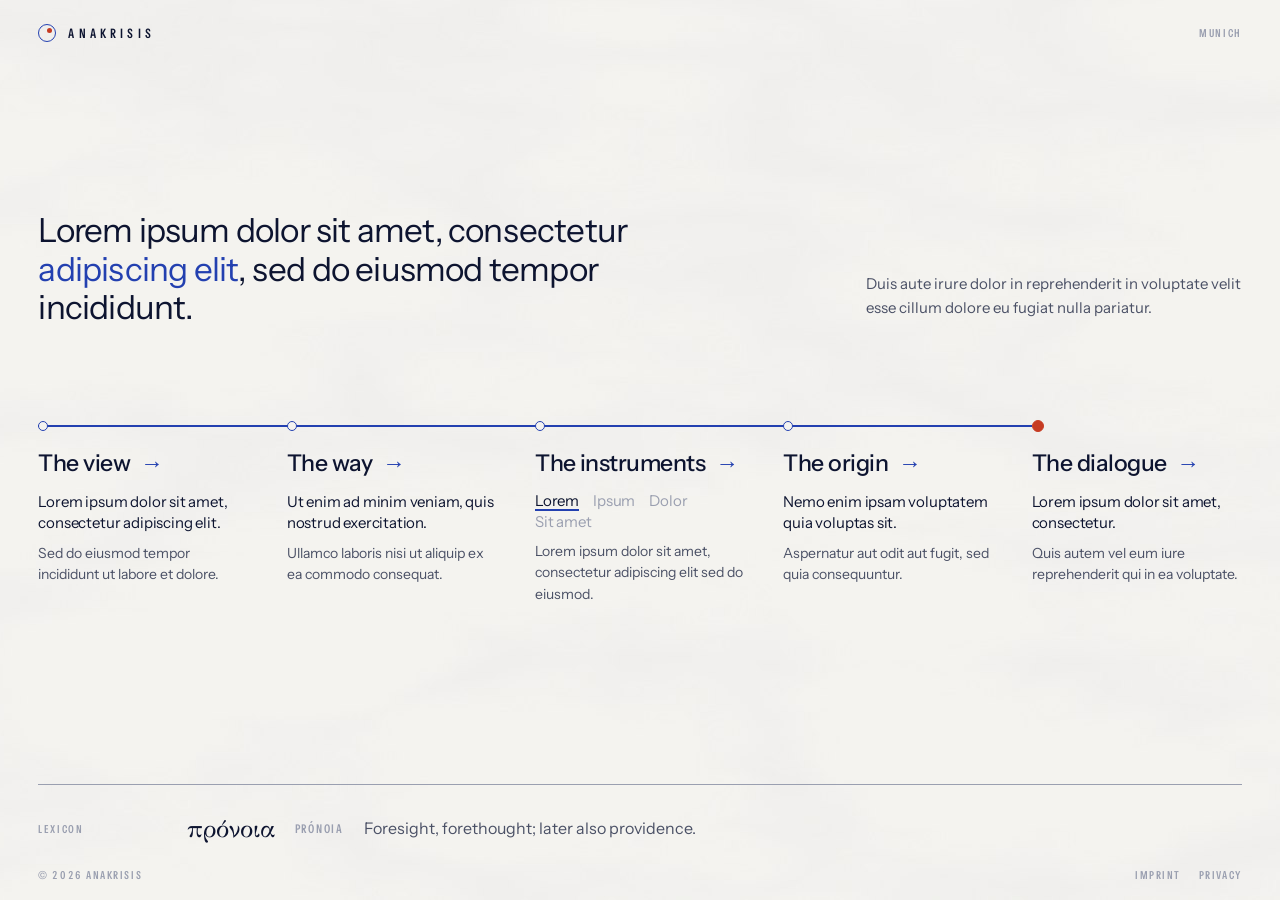
==== commit 09d794c1: "Rename Anakrasis to Anakrisis The name is ἀνάκρισις (anákrisis): the preliminary examination in Athe" ====
--- a/index.html
+++ b/index.html
@@ -3,12 +3,12 @@
 <head>
 <meta charset="utf-8">
 <meta name="viewport" content="width=device-width, initial-scale=1">
-<title>Anakrasis</title>
-<meta name="description" content="Anakrasis — lorem ipsum dolor sit amet, consectetur adipiscing elit.">
+<title>Anakrisis</title>
+<meta name="description" content="Anakrisis — lorem ipsum dolor sit amet, consectetur adipiscing elit.">
 <meta property="og:type" content="website">
-<meta property="og:title" content="Anakrasis">
-<meta property="og:description" content="Anakrasis — lorem ipsum dolor sit amet, consectetur adipiscing elit.">
-<meta property="og:image" content="https://www.anakrasis.com/assets/img/og-image.png">
+<meta property="og:title" content="Anakrisis">
+<meta property="og:description" content="Anakrisis — lorem ipsum dolor sit amet, consectetur adipiscing elit.">
+<meta property="og:image" content="https://www.anakrisis.eu/assets/img/og-image.png">
 <meta name="twitter:card" content="summary_large_image">
 <link rel="icon" href="./assets/img/favicon.svg" type="image/svg+xml">
 <link rel="stylesheet" href="./assets/css/site.css">
@@ -18,7 +18,7 @@
 <script>/* the intro plays only when arriving from outside the site */try{if(new URL(document.referrer).origin===location.origin)document.body.classList.remove("anim")}catch(e){}</script>
 
 <header class="hdr">
-  <a class="mark" href="./" aria-label="Anakrasis, home"><span class="lens"></span>Anakrasis</a>
+  <a class="mark" href="./" aria-label="Anakrisis, home"><span class="lens"></span>Anakrisis</a>
   <span class="lab">Munich</span>
 </header>
 
@@ -75,7 +75,7 @@
     <div class="lex-stage" id="lex-stage"></div>
   </div>
   <div class="legal lab">
-    <span>© <span data-year>2026</span> Anakrasis</span>
+    <span>© <span data-year>2026</span> Anakrisis</span>
     <nav aria-label="Legal"><a href="./imprint/">Imprint</a><a href="./privacy/">Privacy</a></nav>
   </div>
 </footer>
--- a/assets/css/site.css
+++ b/assets/css/site.css
@@ -1,5 +1,5 @@
 /* ==========================================================================
-   ANAKRASIS — site stylesheet
+   ANAKRISIS — site stylesheet
    Palette: Lapis & Cinabro · Type: Instrument Sans (+ GFS Didot for Greek)
    Rule of the system: lapis = understanding, cinabro = decision (rare).
    ========================================================================== */
@@ -10,19 +10,19 @@
    e.g. for transliterations like "ē"); GFS Didot is the full font, because
    polytonic Greek (ἀ, ὁ…) is missing from the usual Greek subsets.          */
 @font-face{
-  font-family:"Anakrasis Sans";
+  font-family:"Anakrisis Sans";
   src:url("../fonts/InstrumentSans-Variable.woff2") format("woff2");
   font-weight:400 700;font-stretch:75% 100%;font-style:normal;font-display:swap;
   unicode-range:U+0000-00FF,U+0131,U+0152-0153,U+02BB-02BC,U+02C6,U+02DA,U+02DC,U+0304,U+0308,U+0329,U+2000-206F,U+20AC,U+2122,U+2191,U+2193,U+2212,U+2215,U+FEFF,U+FFFD;
 }
 @font-face{
-  font-family:"Anakrasis Sans";
+  font-family:"Anakrisis Sans";
   src:url("../fonts/InstrumentSans-Variable-LatinExt.woff2") format("woff2");
   font-weight:400 700;font-stretch:75% 100%;font-style:normal;font-display:swap;
   unicode-range:U+0100-02AF,U+0304,U+0308,U+0329,U+1E00-1E9F,U+1EF2-1EFF,U+2020,U+20A0-20AB,U+20AD-20C0,U+2113,U+2C60-2C7F,U+A720-A7FF;
 }
 @font-face{
-  font-family:"Anakrasis Greek";
+  font-family:"Anakrisis Greek";
   src:url("../fonts/GFSDidot-Regular.woff2") format("woff2");
   font-weight:400;font-style:normal;font-display:swap;
 }
@@ -36,8 +36,8 @@
   --rule:rgba(13,20,48,.12);
   --lapis:#2340B0;       /* understanding               */
   --cin:#C63B22;         /* decision — one per screen   */
-  --f:"Anakrasis Sans","Instrument Sans",Helvetica,Arial,sans-serif;
-  --gr:"Anakrasis Greek","GFS Didot","Didot",Georgia,serif;
+  --f:"Anakrisis Sans","Instrument Sans",Helvetica,Arial,sans-serif;
+  --gr:"Anakrisis Greek","GFS Didot","Didot",Georgia,serif;
   --g:clamp(18px,3vw,48px);
   --ease:cubic-bezier(.2,.8,.2,1);
 }
@@ -161,7 +161,7 @@
 .body.legal-text h2:first-of-type{margin-top:12px}
 .page:has(.legal-text) .title{font-size:clamp(26px,2.2vw,34px)}
 .page:has(.legal-text) .col-text{margin-top:clamp(16px,2.5vh,28px)}
-@media (max-width:1200px){.col-text > .body.legal-text{column-count:3}}
+@media (max-width:1200px){.col-text > .body.legal-text:first-child{column-count:3}}
 @media (min-width:901px) and (max-height:820px){
   .body.legal-text p{font-size:12px;line-height:1.45}
   .body.legal-text h2{font-size:13px;margin-top:12px}
@@ -271,7 +271,7 @@
   .col-head,.col-text,.col-side,.portrait,.form,.thanks{grid-column:1 / -1}
   .col-text{display:block}
   .col-text > .lead,.col-text > .body{margin-top:20px}
-  .col-text > .body.legal-text{column-count:1;padding-bottom:40px}
+  .col-text > .body.legal-text:first-child{column-count:1;column-rule:0;padding-bottom:40px}
   .body.legal-text p{font-size:14px}
   .portrait{max-width:240px}
   .col-side{margin-top:40px;display:block;padding-bottom:0}
